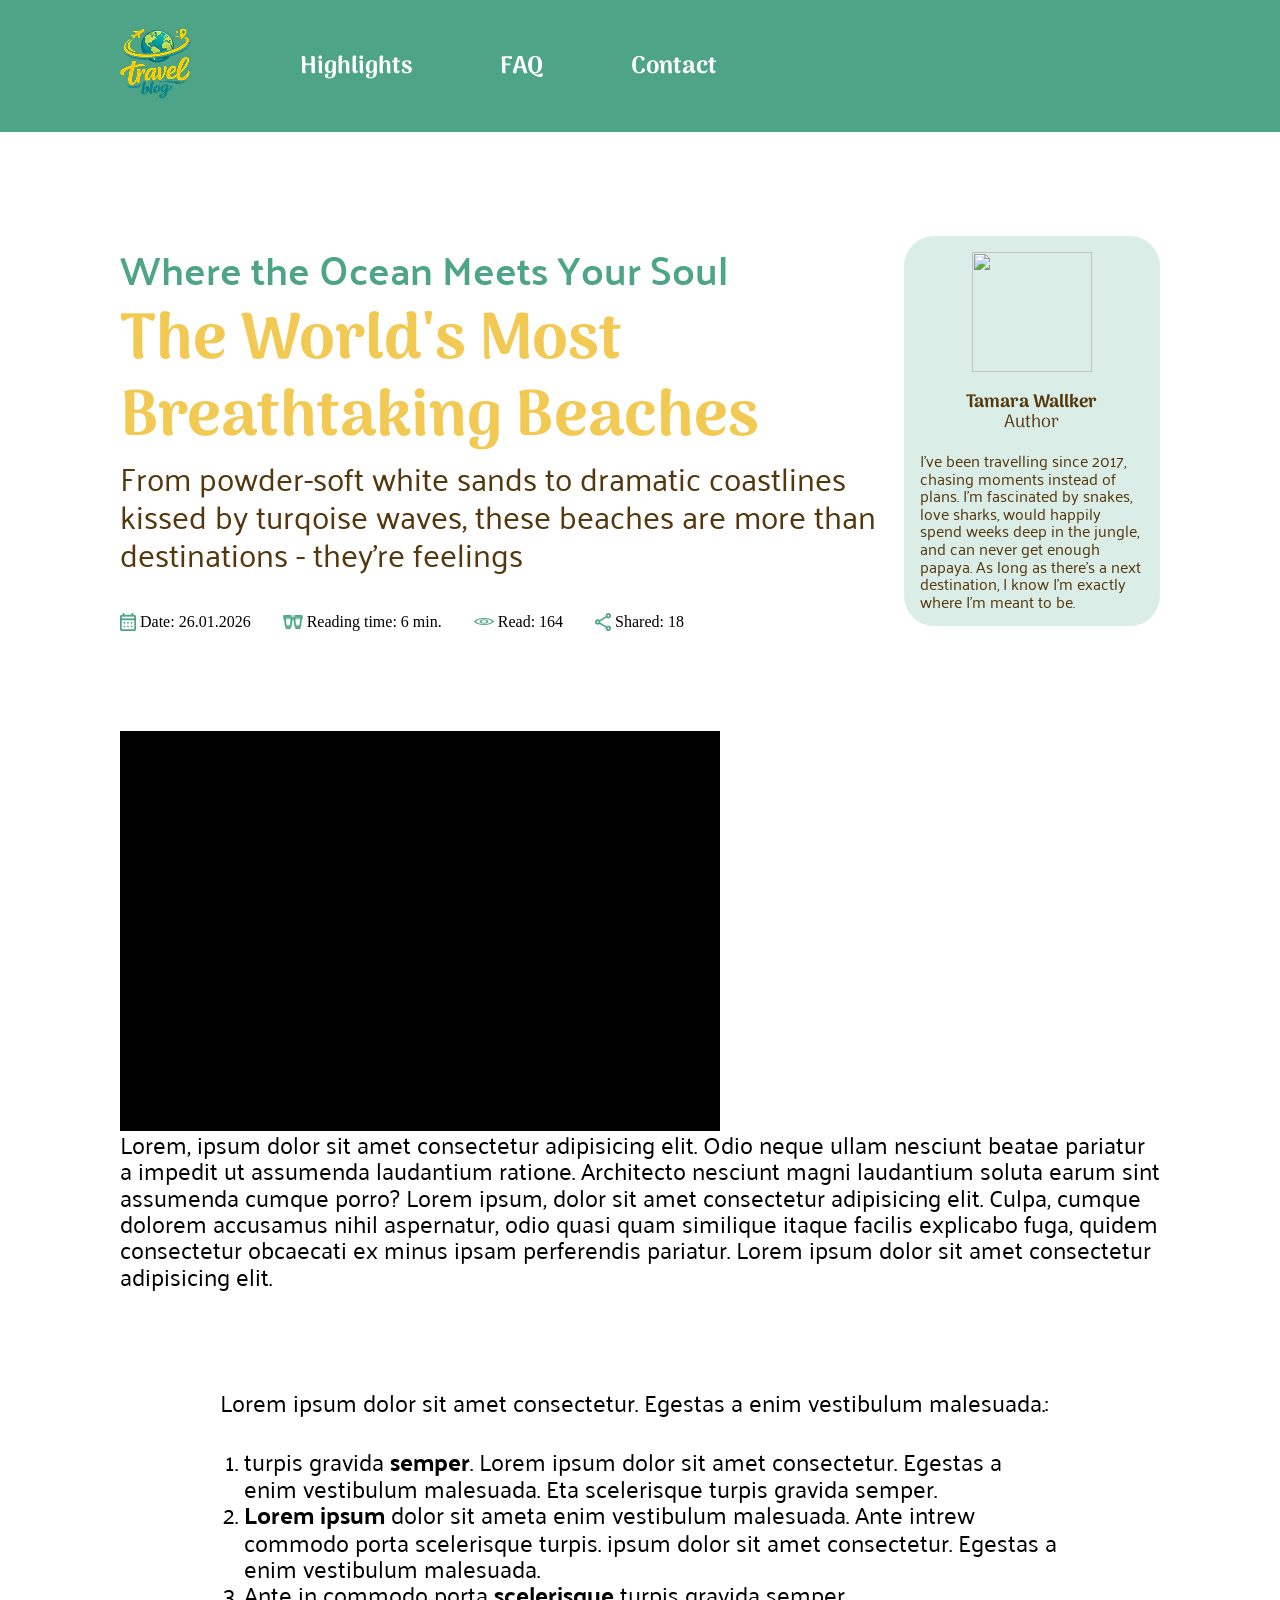
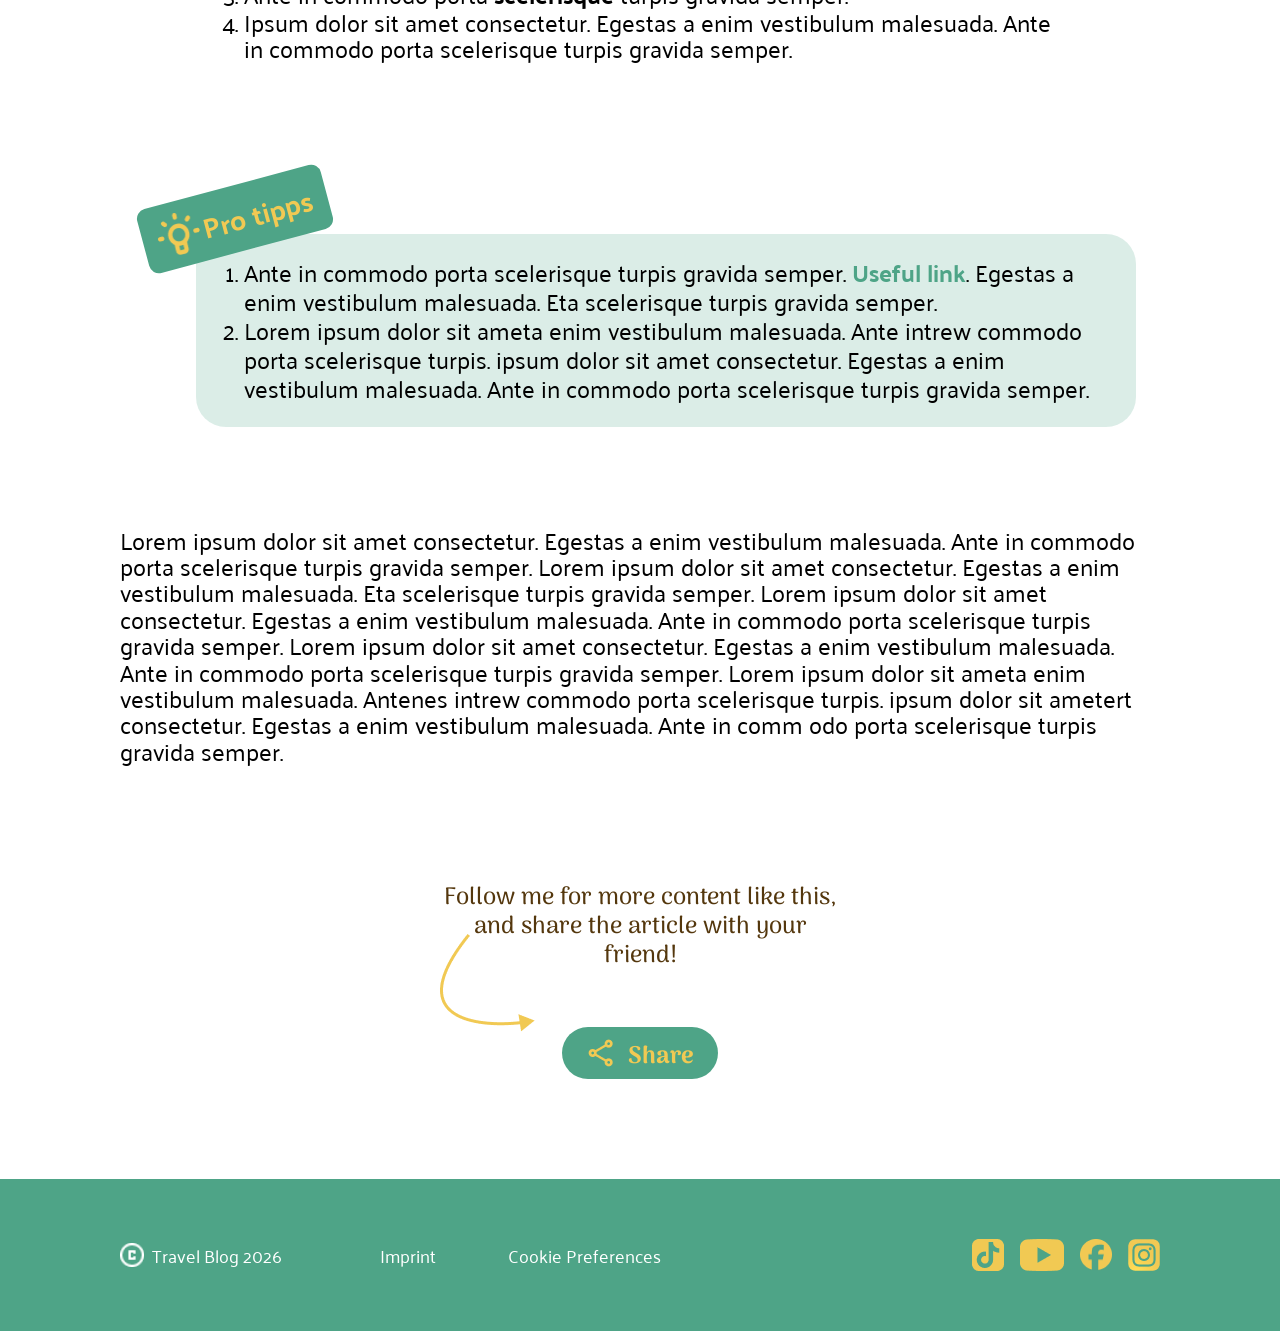
==== article-carousel.html @ a61c2640 "add article base structure html css with placeholders for all three article pages" ====
<!doctype html>
<html lang="en">
  <head>
    <meta charset="UTF-8" />
    <meta name="viewport" content="width=device-width, initial-scale=1.0" />
    <title>Reiseblog</title>
    <link rel="icon" href="./images/logo-header.png" type="image/png" />
    <link rel="stylesheet" href="./styles/standard.css" />
    <link rel="stylesheet" href="./styles/variables.css" />
    <link rel="stylesheet" href="./styles/fonts.css" />
    <link rel="stylesheet" href="./styles/header-nav.css" />
    <link rel="stylesheet" href="./styles/footer.css" />
    <link rel="stylesheet" href="./styles/article-base.css" />
    <link rel="stylesheet" href="./styles/article-carousel.css" />
  </head>

  <body>
    <header class="header">
      <div class="header-content">
        <a href="./index.html">
          <img
            class="logo-header"
            src="./images/logo-header.png"
            alt="travel blog logo"
          />
        </a>

        <nav class="navigation">
          <ul>
            <li>
              <a href="#highlights">Highlights</a>
            </li>
            <li>
              <a href="#faq">FAQ</a>
            </li>
            <li>
              <a href="#contact">Contact</a>
            </li>
          </ul>
        </nav>
      </div>
    </header>

    <main>
      <article>
        <section class="intro-section">
          <div class="intro-left">
            <p class="kicker">Where the Ocean Meets Your Soul</p>
            <h1>The World's Most Breathtaking Beaches</h1>
            <p class="intro-p-carousel">
              From powder-soft white sands to dramatic coastlines kissed by
              turqoise waves, these beaches are more than destinations - they're
              feelings
            </p>

            <ul>
              <li>
                <img
                  class="month-share"
                  src="./images/calendar_month.png"
                  alt="date"
                />
                <span>Date: 26.01.2026</span>
              </li>
              <li>
                <img
                  class="eyeglasses"
                  src="./images/eyeglasses_2.png"
                  alt="reading time"
                />
                <span>Reading time: 6 min.</span>
              </li>
              <li>
                <img
                  class="visibility"
                  src="./images/visibility.png"
                  alt="visibility"
                />
                <span>Read: 164</span>
              </li>
              <li>
                <img class="month-share" src="./images/share.png" alt="share" />
                <span>Shared: 18</span>
              </li>
            </ul>
          </div>

          <div class="author-card">
            <img class="avatar" src="./images/Avatar.png" alt="" />
            <div class="author">
              <p class="name">Tamara Wallker</p>
              <p class="role">Author</p>
            </div>
            <p class="author-text">
              I've been travelling since 2017, chasing moments instead of plans.
              I'm fascinated by snakes, love sharks, would happily spend weeks
              deep in the jungle, and can never get enough papaya. As long as
              there's a next destination, I know I'm exactly where I'm meant to
              be.
            </p>
          </div>
        </section>

        <section class="carousel-section"></section>

        <section class="text-carousel-section">
          <!-- fliesstext und numm einrückung separat -->
          <p class="running-text">
            Lorem, ipsum dolor sit amet consectetur adipisicing elit. Odio neque
            ullam nesciunt beatae pariatur a impedit ut assumenda laudantium
            ratione. Architecto nesciunt magni laudantium soluta earum sint
            assumenda cumque porro? Lorem ipsum, dolor sit amet consectetur
            adipisicing elit. Culpa, cumque dolorem accusamus nihil aspernatur,
            odio quasi quam similique itaque facilis explicabo fuga, quidem
            consectetur obcaecati ex minus ipsam perferendis pariatur. Lorem
            ipsum dolor sit amet consectetur adipisicing elit.
          </p>

          <div class="indented-list-block">
            <p class="list-intro">
              Lorem ipsum dolor sit amet consectetur. Egestas a enim vestibulum
              malesuada.:
            </p>
            <ol class="indented-o-list">
              <li>
                turpis gravida <strong>semper</strong>. Lorem ipsum dolor sit
                amet consectetur. Egestas a enim vestibulum malesuada. Eta
                scelerisque turpis gravida semper.
              </li>
              <li>
                <strong>Lorem ipsum</strong> dolor sit ameta enim vestibulum
                malesuada. Ante intrew commodo porta scelerisque turpis. ipsum
                dolor sit amet consectetur. Egestas a enim vestibulum malesuada.
              </li>
              <li>
                Ante in commodo porta <strong>scelerisque</strong> turpis
                gravida semper.
              </li>
              <li>
                Ipsum dolor sit amet consectetur. Egestas a enim vestibulum
                malesuada. Ante in commodo porta scelerisque turpis gravida
                semper.
              </li>
            </ol>
          </div>
        </section>

        <section class="pro-tipps-section">
          <div class="pro-tipps-badge">
            <img
              class="pro-tipps-badge-sign"
              src="./images/pro-tipps-sign.png"
              alt="light bulb sign"
            />
            <span class="pro-tipps-text">Pro tipps</span>
          </div>
          <div class="pro-tipps-card">
            <ol>
              <li>
                Ante in commodo porta scelerisque turpis gravida semper.
                <span class="useful-link">Useful link</span>. Egestas a enim
                vestibulum malesuada. Eta scelerisque turpis gravida semper.
              </li>
              <li>
                Lorem ipsum dolor sit ameta enim vestibulum malesuada. Ante
                intrew commodo porta scelerisque turpis. ipsum dolor sit amet
                consectetur. Egestas a enim vestibulum malesuada. Ante in
                commodo porta scelerisque turpis gravida semper.
              </li>
            </ol>
          </div>
        </section>

        <p class="running-text-space">
          Lorem ipsum dolor sit amet consectetur. Egestas a enim vestibulum
          malesuada. Ante in commodo porta scelerisque turpis gravida semper.
          Lorem ipsum dolor sit amet consectetur. Egestas a enim vestibulum
          malesuada. Eta scelerisque turpis gravida semper. Lorem ipsum dolor
          sit amet consectetur. Egestas a enim vestibulum malesuada. Ante in
          commodo porta scelerisque turpis gravida semper. Lorem ipsum dolor sit
          amet consectetur. Egestas a enim vestibulum malesuada. Ante in commodo
          porta scelerisque turpis gravida semper. Lorem ipsum dolor sit ameta
          enim vestibulum malesuada. Antenes intrew commodo porta scelerisque
          turpis. ipsum dolor sit ametert consectetur. Egestas a enim vestibulum
          malesuada. Ante in comm odo porta scelerisque turpis gravida semper.
        </p>
      </article>

      <section class="share-section">
        <p>
          Follow me for more content like this, and share the article with your
          friend!
        </p>
        <img
          class="arrow-share"
          src="./images/arrow-button-share.png"
          alt="arrow pointing at share-button"
        />
        <div class="button-share">
          <img
            class="share-sign"
            src="./images/share-button.png"
            alt="share sign"
          />
          <span class="button-text">Share</span>
        </div>
      </section>
    </main>

    <footer class="footer">
      <div class="footer-inner">
        <div class="footer-left">
          <div class="copyright-element">
            <img
              class="copyright-sign"
              src="./images/copyright.png"
              alt="copyright sign"
            />
            <span>Travel Blog 2026</span>
          </div>
          <a href="./impressum.html">Imprint</a>
          <span>Cookie Preferences</span>
        </div>

        <ul>
          <li>
            <a
              href="https://www.tiktok.com"
              target="_blank"
              rel="noopener noreferrer"
            >
              <img src="./images/tiktok.png" alt="tiktok" class="social-icon" />
            </a>
          </li>
          <li>
            <a
              href="https://www.youtube.com"
              target="_blank"
              rel="noopener noreferrer"
            >
              <img
                src="./images/youtube.png"
                alt="youtube"
                class="social-icon-youtube"
              />
            </a>
          </li>
          <li>
            <a
              href="https://www.facebook.com"
              target="_blank"
              rel="noopener noreferrer"
            >
              <img
                src="./images/facebook.png"
                alt="Facebook"
                class="social-icon"
              />
            </a>
          </li>
          <li>
            <a
              href="https://www.instagram.com"
              target="_blank"
              rel="noopener noreferrer"
            >
              <img
                src="./images/instagram.png"
                alt="Instagram"
                class="social-icon"
              />
            </a>
          </li>
        </ul>
      </div>
    </footer>
  </body>
</html>
---- styles/standard.css ----
* {
  margin: 0px;
  padding: 0px;
  box-sizing: border-box;
  scroll-behavior: smooth;
}
---- styles/variables.css ----
:root {
  /* Basis-Palette */
  --color-yellow: rgba(241, 201, 83, 1);
  --color-green: rgba(78, 164, 135, 1);
  --color-light-green: rgba(78, 164, 135, 0.2);
  --color-white: rgba(255, 255, 255, 1);
  --color-off-white: rgba(248, 245, 235, 1);
  --color-black: rgba(0, 0, 0, 1);
  --color-brown: rgba(84, 55, 13, 1);
  --color-dark-grey: rgba(115, 115, 115, 1);
  --color-almost-black: rgba(61, 61, 61, 1);


  /* Semantisch, Hintergründe  */
  --color-background-yellow: var(--color-yellow);
  --color-background-green: var(--color-green);
  --color-background: var(--color-white);
  --color-card-background: var(--color-light-green);

  /* Semantisch, Schriften */
  --color-text-yellow: var(--color-yellow);
  --color-text-green: var(--color-green);
  --color-text-dark-grey: var(--color-dark-grey);
  --color-text-black: var(--color-black);
  --color-text-white: var(--color-white);
  --color-text-brown: var(--color-brown);
  --color-text-off-white: var(--color-off-white);
  --color-text-almost-black: var(--color-almost-black)

/* Schriftsgrößen, nach Figma-Ursprungswert desktop */
--font-size-15: 0.94rem;
--font-size-16: 1rem;
--font-size-18: 1.125rem;
--font-size-24: 1.5rem;
--font-size-28: 1.75rem;
--font-size-32: 2rem;
--font-size-40: 2.5rem;
--font-size-48: 3rem;
--font-size-52: 3.25rem;
--font-size-60: 3.75rem;
--font-size-64: 4rem;

/* Font Weights */
--font-weight-regular: 400;
--font-weight-medium: 500;
--font-weight-semibold: 600;
--font-weight-bold: 700; 



/* Spacing */

/* Border-Radius */
--border-radius-button: 40px;
--border-radius-graph-video: 53px;
--border-radius-cards: 30px;
--border-radius-protipps: 10px;

/* max-width  */

/* Box-Shadow */

/* Transition/Animation-Dauer */





}
---- styles/fonts.css ----
/* arima-regular - latin */
@font-face {
  font-display: swap; /* Check https://developer.mozilla.org/en-US/docs/Web/CSS/@font-face/font-display for other options. */
  font-family: 'Arima';
  font-style: normal;
  font-weight: 400;
  src: url('../fonts/arima-v7-latin-regular.woff2') format('woff2'); /* Chrome 36+, Opera 23+, Firefox 39+, Safari 12+, iOS 10+ */
}
/* arima-500 - latin */
@font-face {
  font-display: swap; /* Check https://developer.mozilla.org/en-US/docs/Web/CSS/@font-face/font-display for other options. */
  font-family: 'Arima';
  font-style: normal;
  font-weight: 500;
  src: url('../fonts/arima-v7-latin-500.woff2') format('woff2'); /* Chrome 36+, Opera 23+, Firefox 39+, Safari 12+, iOS 10+ */
}
/* arima-600 - latin */
@font-face {
  font-display: swap; /* Check https://developer.mozilla.org/en-US/docs/Web/CSS/@font-face/font-display for other options. */
  font-family: 'Arima';
  font-style: normal;
  font-weight: 600;
  src: url('../fonts/arima-v7-latin-600.woff2') format('woff2'); /* Chrome 36+, Opera 23+, Firefox 39+, Safari 12+, iOS 10+ */
}
/* arima-700 - latin */
@font-face {
  font-display: swap; /* Check https://developer.mozilla.org/en-US/docs/Web/CSS/@font-face/font-display for other options. */
  font-family: 'Arima';
  font-style: normal;
  font-weight: 700;
  src: url('../fonts/arima-v7-latin-700.woff2') format('woff2'); /* Chrome 36+, Opera 23+, Firefox 39+, Safari 12+, iOS 10+ */
}
/* palanquin-regular - latin */
@font-face {
  font-display: swap; /* Check https://developer.mozilla.org/en-US/docs/Web/CSS/@font-face/font-display for other options. */
  font-family: 'Palanquin';
  font-style: normal;
  font-weight: 400;
  src: url('../fonts/palanquin-v17-latin-regular.woff2') format('woff2'); /* Chrome 36+, Opera 23+, Firefox 39+, Safari 12+, iOS 10+ */
}
/* palanquin-500 - latin */
@font-face {
  font-display: swap; /* Check https://developer.mozilla.org/en-US/docs/Web/CSS/@font-face/font-display for other options. */
  font-family: 'Palanquin';
  font-style: normal;
  font-weight: 500;
  src: url('../fonts/palanquin-v17-latin-500.woff2') format('woff2'); /* Chrome 36+, Opera 23+, Firefox 39+, Safari 12+, iOS 10+ */
}
/* palanquin-600 - latin */
@font-face {
  font-display: swap; /* Check https://developer.mozilla.org/en-US/docs/Web/CSS/@font-face/font-display for other options. */
  font-family: 'Palanquin';
  font-style: normal;
  font-weight: 600;
  src: url('../fonts/palanquin-v17-latin-600.woff2') format('woff2'); /* Chrome 36+, Opera 23+, Firefox 39+, Safari 12+, iOS 10+ */
}
/* palanquin-700 - latin */
@font-face {
  font-display: swap; /* Check https://developer.mozilla.org/en-US/docs/Web/CSS/@font-face/font-display for other options. */
  font-family: 'Palanquin';
  font-style: normal;
  font-weight: 700;
  src: url('../fonts/palanquin-v17-latin-700.woff2') format('woff2'); /* Chrome 36+, Opera 23+, Firefox 39+, Safari 12+, iOS 10+ */
}
/* palanquin-dark-600 - latin */
@font-face {
  font-display: swap; /* Check https://developer.mozilla.org/en-US/docs/Web/CSS/@font-face/font-display for other options. */
  font-family: 'Palanquin Dark';
  font-style: normal;
  font-weight: 600;
  src: url('../fonts/palanquin-dark-v17-latin-600.woff2') format('woff2'); /* Chrome 36+, Opera 23+, Firefox 39+, Safari 12+, iOS 10+ */
}
---- styles/header-nav.css ----
.header {
  position: relative; 
  /* evtl ändern position: absolute  */
  top: 0px;
  right: 0;
  left: 0;
  padding: 28px 120px;
  display: flex;
  align-items: center;
  background-color: var(--color-green);
}
.header-content {
  display: flex;
  align-items: center;
  gap: 100px;
}
.logo-header {
  height: 72px;
  width: 72px;
}
.navigation ul {
  display: flex;
  align-items: center;
  justify-content: center;
  gap: 72px;
  list-style-type: none;
  padding: 0;
}
.navigation a:link {
  font-family: "Arima";
  font-size: var(--font-size-24);
  font-weight: var(--font-weight-bold);
  color: var(--color-white);
  text-decoration: none;
  padding: 8px 8px;
}
.navigation a:visited {
  color: var(--color-yellow);
}
.navigation li:nth-child(1) a:hover {
  background-image: url(../images/hover-underline-highlights.png);
  background-repeat: no-repeat;
  background-position: bottom center;
}
.navigation li:nth-child(2) a:hover {
  background-image: url(../images/hover-underline-faq.png);
  background-repeat: no-repeat;
  background-position: bottom center;
}
.navigation li:nth-child(3) a:hover {
  background-image: url(../images/hover-underline-contact.png);
  background-repeat: no-repeat;
  background-position: bottom center;
}
---- styles/footer.css ----
.footer {
  display: flex;
  background-color: var(--color-green);
  padding: 60px 120px;
}
.footer-inner {
  width: 100%;
  display: flex;
  align-items: center;
  justify-content: space-between;
}
.footer-left {
  display: flex;
  align-items: center;
  gap: 72px;
  color: var(--color-white);
  font-size: var(--font-size-18);
  font-family: "Palanquin";
}
.footer-left a {
  text-decoration: none;
  color: var(--color-white);
  /* font-size: var(--font-size-18); */
  /* font-family: "Palanquin"; */
}
.footer ul {
  list-style-type: none;
  display: flex;
  gap: 16px;
}
.copyright-element {
  display: flex;
  align-items: center;
  padding-right: 26px;
  gap: 8px;
}
.copyright-sign {
  width: 24px;
  height: 24px;
  display: block;
}
.social-icon {
  width: 32px;
  height: 32px;
  display: block;
}
.social-icon-youtube {
  width: 44px;
  height: 32px;
  display: block;
}
---- styles/article-base.css ----
main {
  padding: 100px 120px;
}

.intro-section {
  display: flex;
  align-items: center;
  justify-content: space-between;
  gap: 16px;
  padding-bottom: 100px;
}

.intro-left {
  width: 75%;
}

.kicker {
  font-family: "Palanquin", sans-serif;
  font-size: var(--font-size-40);
  font-weight: var(--font-weight-semibold);
  color: var(--color-text-green);
}

h1 {
  font-family: "Arima", sans-serif;
  font-size: var(--font-size-64);
  font-weight: var(--font-weight-bold);
  color: var(--color-text-yellow);
  line-height: 1.2;
}

.intro-p-carousel {
  font-family: "Palanquin", sans-serif;
  font-size: var(--font-size-32);
  font-weight: var(--font-weight-regular);
  color: var(--color-text-brown);
  line-height: 1.2;
  margin-bottom: 40px;
}

.intro-p-video {
  font-family: "Palanquin", sans-serif;
  font-size: var(--font-size-28);
  font-weight: var(--font-weight-regular);
  color: var(--color-text-brown);
  line-height: 1.2;
  margin-bottom: 40px;
}

.intro-left ul {
  list-style-type: none;
  /* width: 100%; */
  display: flex;
  gap: 32px;
}

.intro-left li {
  display: flex;
  align-items: center;
  gap: 4px;
}

.month-share {
  width: 16px;
  height: 18px;
  display: block;
}

.eyeglasses {
  width: 20px;
  height: 14px;
  display: block;
}

.visibility {
  width: 20px;
  height: 7px;
  display: block;
}

.author-card {
  display: flex;
  flex-direction: column;
  align-items: center;
  justify-content: space-between;
  padding: 16px;
  width: 260px;
  height: 390px;
  background-color: var(--color-light-green);
  border-radius: var(--border-radius-cards);
  /* gap: 16px; */
}

.avatar {
  width: 120px;
  height: 120px;
  display: block;
}

.author {
  display: flex;
  flex-direction: column;
  align-items: center;
}
.name {
  font-family: "Arima", sans-serif;
  font-size: var(--font-size-18);
  font-weight: var(--font-weight-bold);
  color: var(--color-text-brown);
  line-height: 1.2;
}

.role {
  font-family: "Arima", sans-serif;
  font-size: var(--font-size-18);
  font-weight: var(--font-weight-regular);
  color: var(--color-text-brown);
  line-height: 1;
}

.author-text {
  font-family: "Palanquin", sans-serif;
  font-size: var(--font-size-16);
  font-weight: var(--font-weight-regular);
  color: var(--color-text-brown);
  line-height: 1.1;
  margin: 0px;
}

.running-text {
  font-family: "Palanquin", sans-serif;
  font-size: var(--font-size-24);
  font-weight: var(--font-weight-regular);
  color: var(--color-text-almost-black);
  line-height: 1.1;
}

.running-text-space {
  font-family: "Palanquin", sans-serif;
  font-size: var(--font-size-24);
  font-weight: var(--font-weight-regular);
  color: var(--color-text-almost-black);
  line-height: 1.1;
  padding-top: 100px;
}

.indented-list-block {
  padding: 100px 100px 0px 100px;
  font-family: "Palanquin", sans-serif;
  font-size: var(--font-size-24);
  font-weight: var(--font-weight-regular);
  color: var(--color-text-almost-black);
  line-height: 1.1;
}

.list-intro {
  margin-bottom: 32px;
}

.indented-o-list {
  padding-left: 24px;
}

.bullet-list-block {
  font-family: "Palanquin", sans-serif;
  font-size: var(--font-size-24);
  font-weight: var(--font-weight-regular);
  color: var(--color-text-almost-black);
  line-height: 1.1;
  padding: 32px 0px 32px 0px;
}

.bullet-list {
  padding-left: 48px;
}

.pro-tipps-section {
  position: relative;
  margin: 0px 24px 0px 24px;
  padding-left: 52px;
  padding-top: 172px;
}

.pro-tipps-badge {
  position: absolute;
  top: 124px;
  left: -4px;
  width: 190px;
  height: 66px;
  background-color: var(--color-green);
  display: flex;
  justify-content: space-between;
  align-items: center;
  padding: 16px;
  gap: 2px;
  border-radius: var(--border-radius-protipps);
  transform: rotate(-15deg);
}

.pro-tipps-badge-sign {
  width: 42px;
  height: 42px;
  display: block;
  transform: rotate(15deg);
}

.pro-tipps-text {
  font-family: "Palanquin", sans-serif;
  font-size: var(--font-size-28);
  font-weight: var(--font-weight-bold);
  color: var(--color-text-yellow);
}

.pro-tipps-card {
  background-color: var(--color-card-background);
  border-radius: var(--border-radius-cards);
  padding: 24px;
}

.pro-tipps-card ol {
  padding-left: 24px;
  font-family: "Palanquin", sans-serif;
  font-size: var(--font-size-24);
  font-weight: var(--font-weight-regular);
  color: var(--color-text-almost-black);
  line-height: 1.2;
}

.useful-link {
  font-family: "Palanquin", sans-serif;
  font-size: var(--font-size-24);
  font-weight: var(--font-weight-bold);
  color: var(--color-text-green);
}

.share-section {
  position: relative;
  display: flex;
  flex-direction: column;
  align-items: center;
  justify-content: space-between;
  padding: 120px 300px 0px 300px;
}

.share-section > p {
  font-family: "Arima", sans-serif;
  font-size: var(--font-size-24);
  font-weight: var(--font-weight-medium);
  color: var(--color-text-brown);
  line-height: 1.2;
  text-align: center;
  padding: 0px 16px;
}
.button-share {
  display: flex;
  align-items: flex-end;
  gap: 10px;
  background-color: var(--color-green);
  border-radius: var(--border-radius-button);
  padding: 10px 24px;
  margin-top: 56px;
}

.share-sign {
  width: 32px;
  height: 32px;
  display: block;
}

.button-text {
  font-family: "Arima", sans-serif;
  font-size: var(--font-size-24);
  font-weight: var(--font-weight-bold);
  color: var(--color-text-yellow);
  line-height: 1;
}

.arrow-share {
  position: absolute;
  top: 170px;
  left: 320px;
}
---- styles/article-carousel.css ----
.carousel-section {
width: 600px;
height: 400px;
background-color: black;

}
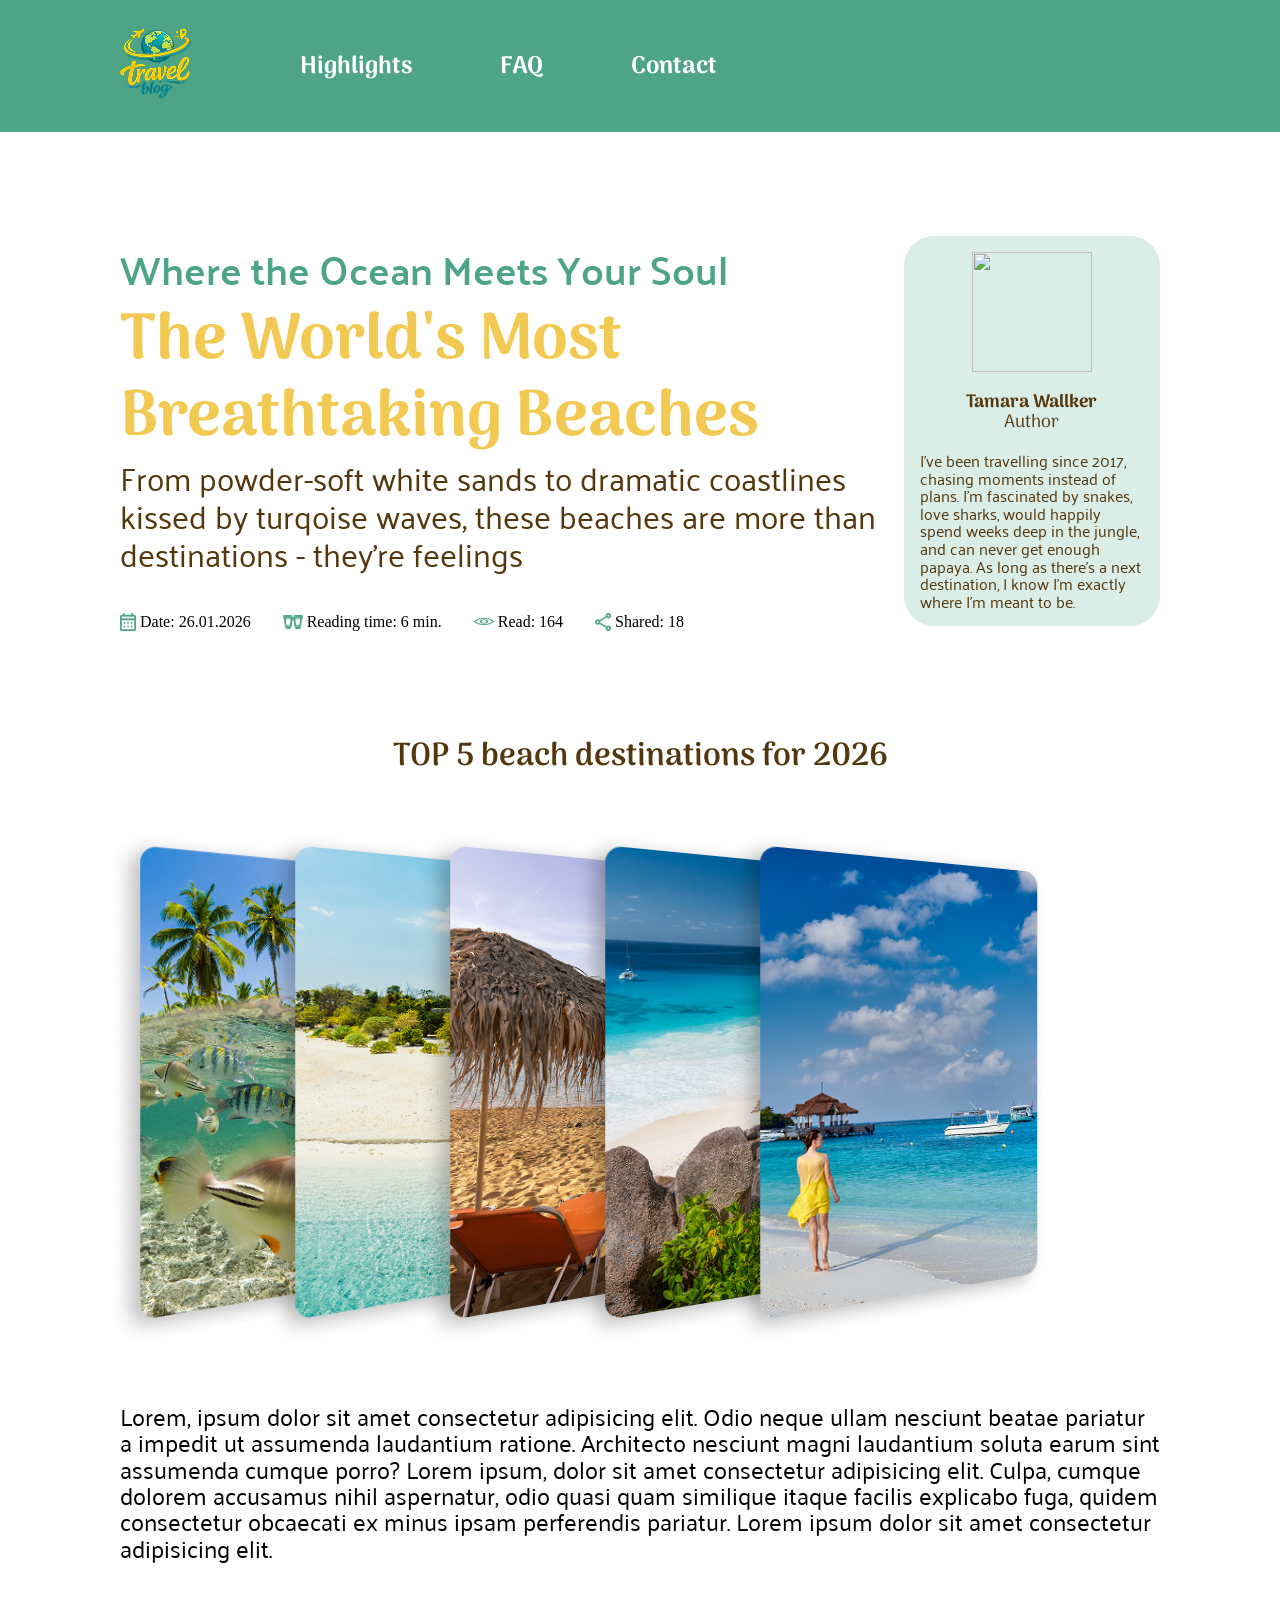
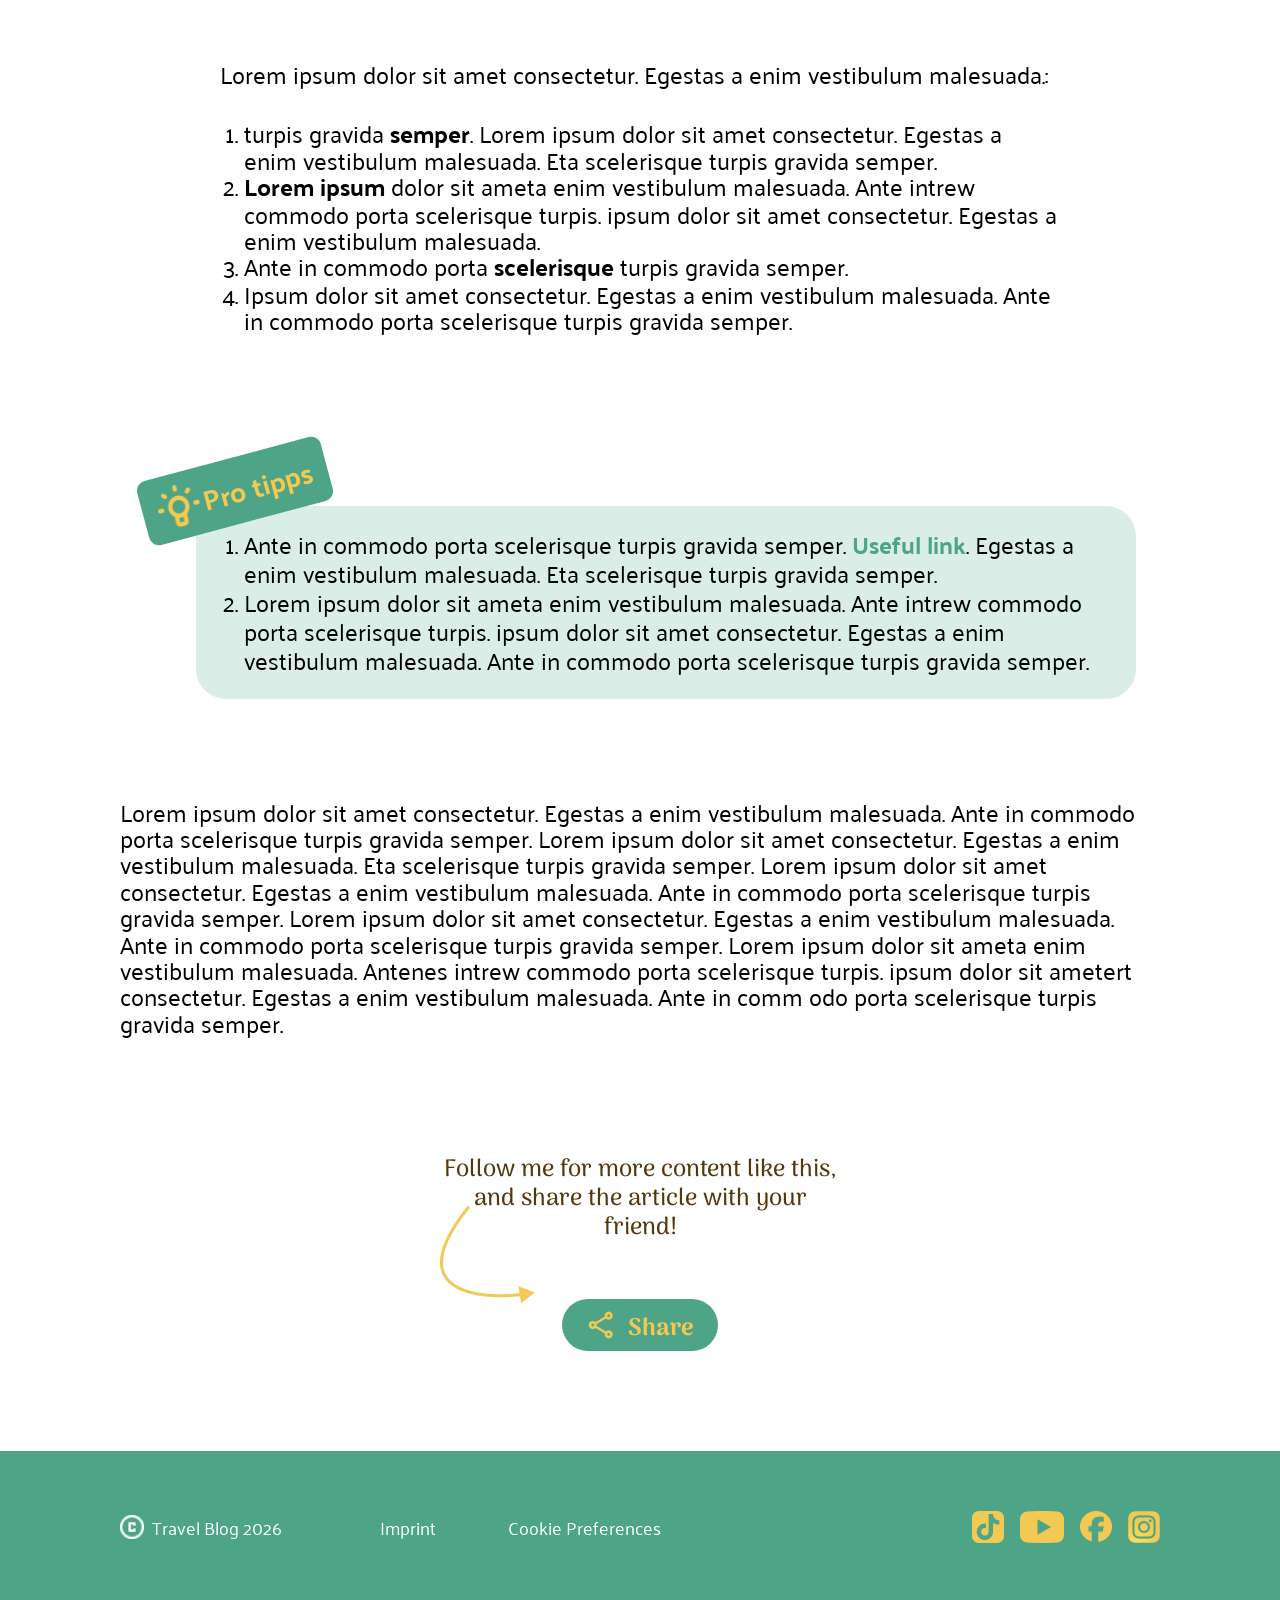
==== commit 497b1f30: "wip carousel styling" ====
--- a/article-carousel.html
+++ b/article-carousel.html
@@ -101,10 +101,30 @@
           </div>
         </section>
 
-        <section class="carousel-section"></section>
+        <section class="carousel-section">
+          <figure>
+            <figcaption>TOP 5 beach destinations for 2026</figcaption>
+            <div class="carousel">
+              <div class="carousel-element">
+                <img src="./images/beach-1.png" alt="beach destination 1" />
+              </div>
+              <div class="carousel-element">
+                <img src="./images/beach-2.png" alt="beach destination 2" />
+              </div>
+              <div class="carousel-element">
+                <img src="./images/beach-3.png" alt="beach destination 3" />
+              </div>
+              <div class="carousel-element">
+                <img src="./images/beach-4.png" alt="beach destination 4" />
+              </div>
+              <div class="carousel-element">
+                <img src="./images/beach-5.png" alt="beach destination 5" />
+              </div>
+            </div>
+          </figure>
+        </section>
 
         <section class="text-carousel-section">
-          <!-- fliesstext und numm einrückung separat -->
           <p class="running-text">
             Lorem, ipsum dolor sit amet consectetur adipisicing elit. Odio neque
             ullam nesciunt beatae pariatur a impedit ut assumenda laudantium
--- a/styles/article-base.css
+++ b/styles/article-base.css
@@ -49,7 +49,6 @@
 
 .intro-left ul {
   list-style-type: none;
-  /* width: 100%; */
   display: flex;
   gap: 32px;
 }
@@ -173,6 +172,12 @@
 .bullet-list {
   padding-left: 48px;
 }
+.bullet-list li::marker {
+  content: "•  ";
+  font-weight: normal;
+  font-size: var(--font-size-24);
+}
+
 
 .pro-tipps-section {
   position: relative;
--- a/styles/article-carousel.css
+++ b/styles/article-carousel.css
@@ -1,6 +1,54 @@
+figcaption {
+  font-family: "Arima", sans-serif;
+  font-size: var(--font-size-32);
+  font-weight: var(--font-weight-semibold);
+  color: var(--color-text-brown);
+  text-align: center;
+  margin-bottom: 60px;
+}
+
 .carousel-section {
-width: 600px;
-height: 400px;
-background-color: black;
+  display: flex;
+  justify-content: center;
+  align-items: center;
+  margin-bottom: 120px;
+  /* margin-left: -120px;
+  margin-right: -120px; */
+}
 
-} +figure {
+  margin: 0px;
+}
+
+.carousel {
+  height: 440px;
+  display: flex;
+}
+
+.carousel-element {
+  width: 275px;
+  height: 80%;
+  /* box-shadow: 11px 10px 50px -9px rgba(0, 0, 0, 0.2); */
+  /* box-shadow: -10px 11px 28px 0px rgba(0,0,0,0.1); */
+  transform: perspective(600px) rotateY(20deg) translateX(-20px);
+  transform-origin: 50% 50%;
+  transition: all 250ms ease-in-out;
+  margin-left: -120px;
+}
+
+.carousel-element:hover {
+  /* z-index: 2; */
+  margin-left: 20px;
+  margin-right: 40px;
+  transform: perspective(500px) rotateY(0deg) translateX(0px) scaleX(1.1)
+    scaleY(1.2);
+}
+
+.carousel-element:hover ~ .carousel-element {
+  transform: perspective(600px) rotateY(-20deg) translateX(20px);
+  margin-left: 0px;
+}
+
+.carousel-element:first-child:hover {
+  margin-left: -100px;
+}
